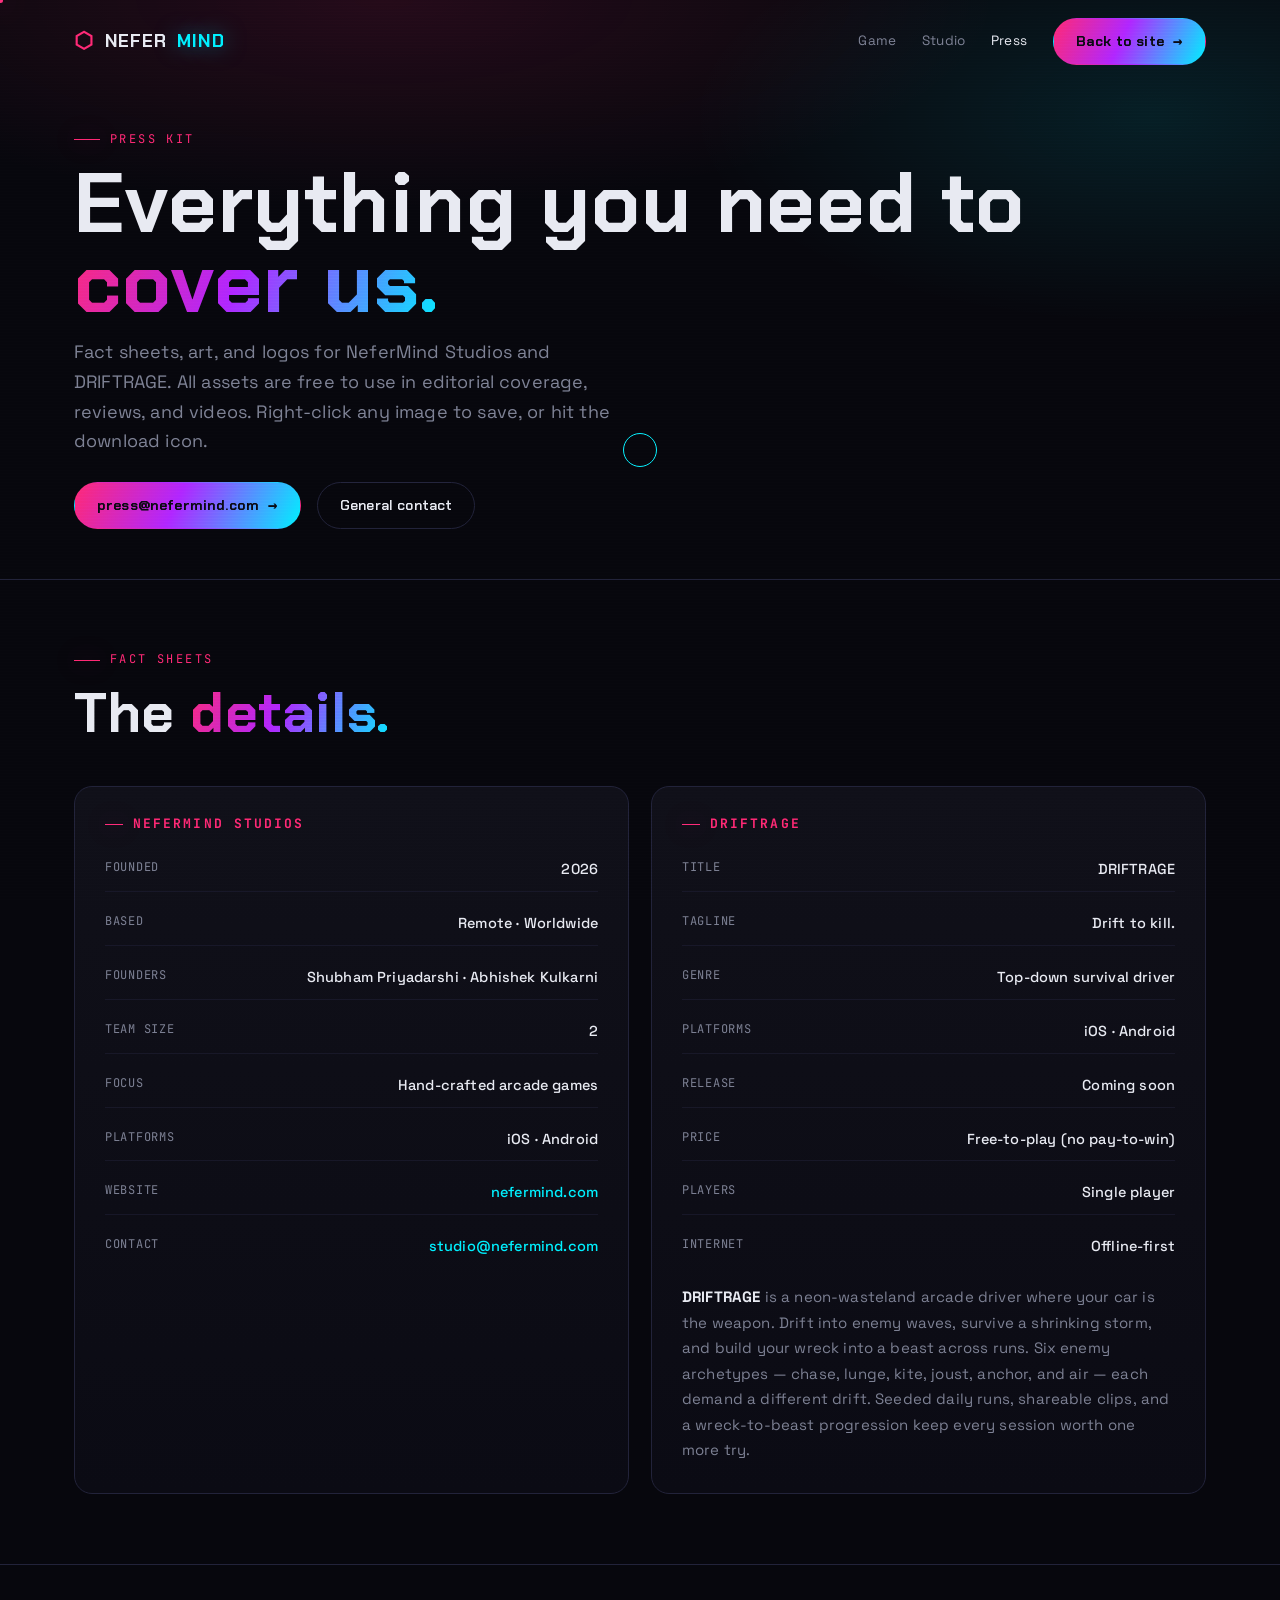
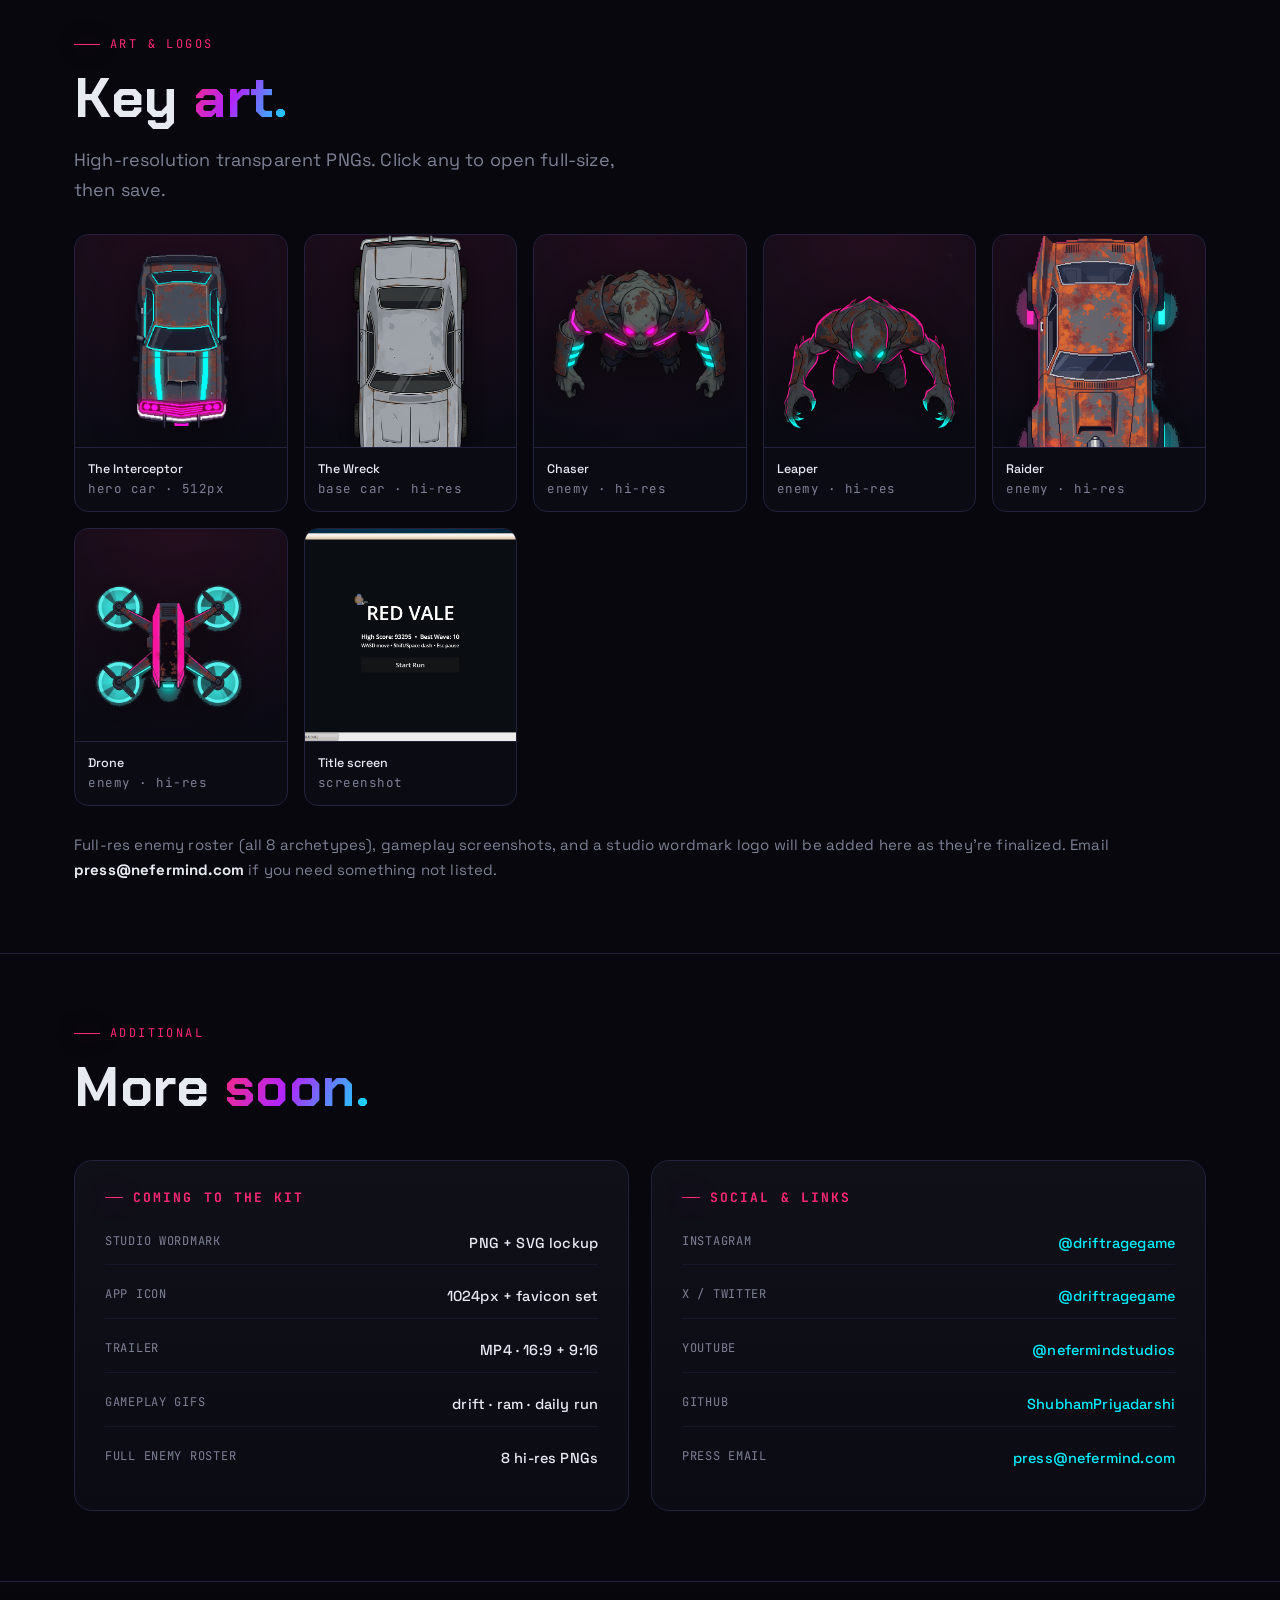
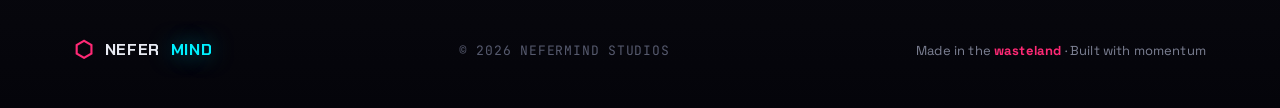
==== press.html @ 6b0065fd "add press kit page + shared css/js + README deploy notes" ====
<!doctype html>
<html lang="en">
<head>
<meta charset="utf-8">
<meta name="viewport" content="width=device-width,initial-scale=1,viewport-fit=cover">
<title>NeferMind Studios — Press Kit</title>
<meta name="description" content="Press kit for NeferMind Studios and DRIFTRAGE. Logos, screenshots, fact sheet, and contact for press and creators.">
<meta name="theme-color" content="#07070d">
<link rel="icon" href="data:image/svg+xml,%3Csvg xmlns='http://www.w3.org/2000/svg' viewBox='0 0 100 100'%3E%3Ctext y='.9em' font-size='90'%3E%E2%AC%A1%3C/text%3E%3C/svg%3E">
<link rel="preconnect" href="https://fonts.googleapis.com">
<link rel="preconnect" href="https://fonts.gstatic.com" crossorigin>
<link href="https://fonts.googleapis.com/css2?family=Chakra+Petch:wght@400;500;600;700&family=Space+Grotesk:wght@300;400;500;600;700&family=JetBrains+Mono:wght@400;500&display=swap" rel="stylesheet">
<link rel="stylesheet" href="assets/site.css">
<style>
  /* press-kit specific */
  .pk-hero{position:relative;padding:130px 0 50px;overflow:hidden;border-bottom:1px solid var(--bdr)}
  .pk-hero::before{content:'';position:absolute;inset:0;background:
    radial-gradient(80% 60% at 30% 0%,rgba(255,41,117,.12),transparent 60%),
    radial-gradient(60% 60% at 90% 20%,rgba(0,240,255,.1),transparent 60%);z-index:0}
  .pk-hero .wrap{position:relative;z-index:2}
  .pk-hero h1{font-size:clamp(40px,7vw,84px);line-height:.95;margin-top:14px}
  .pk-hero .sub{color:var(--mut);font-size:18px;margin-top:14px;max-width:560px}
  .factgrid{display:grid;grid-template-columns:repeat(auto-fit,minmax(300px,1fr));gap:22px;margin-top:44px}
  .factsheet{border:1px solid var(--bdr);border-radius:18px;padding:30px;background:linear-gradient(180deg,var(--panel),var(--bg2))}
  .factsheet h3{font-size:13px;letter-spacing:.16em;color:var(--pink);text-transform:uppercase;margin-bottom:18px;font-family:'JetBrains Mono';display:flex;align-items:center;gap:10px}
  .factsheet h3::before{content:'';width:18px;height:1px;background:var(--pink);box-shadow:var(--glow-pink)}
  .dl{display:grid;gap:11px}
  .dl .row{display:flex;justify-content:space-between;gap:14px;padding:9px 0;border-bottom:1px solid rgba(34,35,58,.5);font-size:14.5px}
  .dl .row:last-child{border-bottom:0}
  .dl .k{color:var(--mut);font-family:'JetBrains Mono';font-size:12px;letter-spacing:.06em;text-transform:uppercase;flex:0 0 auto}
  .dl .v{color:var(--txt);text-align:right;font-weight:500}
  .dl .v.cyan{color:var(--cyan)}
  .long{color:var(--mut);font-size:15px;margin:16px 0 0;line-height:1.7}
  .long b{color:var(--txt)}
  .assets-grid{display:grid;grid-template-columns:repeat(auto-fill,minmax(180px,1fr));gap:16px;margin-top:8px}
  .asset{border:1px solid var(--bdr);border-radius:14px;overflow:hidden;background:var(--bg2);transition:border-color .25s,transform .25s;cursor:pointer;position:relative}
  .asset:hover{border-color:var(--cyan);transform:translateY(-4px)}
  .asset .frame{aspect-ratio:1/1;display:grid;place-items:center;background:radial-gradient(120% 100% at 50% 0%,rgba(255,41,117,.1),var(--bg2));overflow:hidden}
  .asset .frame img{width:82%;filter:drop-shadow(0 8px 20px rgba(0,0,0,.5))}
  .asset .cap{padding:11px 13px;font-size:12.5px;color:var(--mut);border-top:1px solid var(--bdr);font-family:'JetBrains Mono';letter-spacing:.04em}
  .asset .cap b{color:var(--txt);font-family:'Space Grotesk';letter-spacing:0;font-weight:500}
  .asset .dl-btn{position:absolute;top:10px;right:10px;width:30px;height:30px;border-radius:8px;background:rgba(7,7,13,.7);border:1px solid var(--bdr);display:grid;place-items:center;font-size:14px;color:var(--cyan);opacity:0;transition:opacity .2s}
  .asset:hover .dl-btn{opacity:1}
  .pk-section{padding:70px 0}
  .pk-section + .pk-section{border-top:1px solid var(--bdr)}
  .pk-contact{display:flex;gap:16px;flex-wrap:wrap;margin-top:26px}
  .pk-back{position:fixed;top:18px;left:18px;z-index:130}
  @media (max-width:560px){.factsheet{padding:22px}.pk-hero{padding-top:110px}.pk-back{position:static;margin-bottom:14px}}
</style>
</head>
<body>
<div id="progress"></div>
<div class="grain"></div>
<div id="cursor"></div>
<div id="cursor-dot"></div>

<nav id="nav" class="scrolled">
  <div class="wrap">
    <a href="index.html" class="brand"><span class="hex">⬡</span>NEFER<span class="accent">MIND</span></a>
    <div class="links">
      <a href="index.html#game">Game</a>
      <a href="index.html#studio">Studio</a>
      <a href="press.html" style="color:var(--txt)">Press</a>
      <a href="index.html#press" class="btn-wrap"><span class="btn primary" data-magnetic>Back to site <span class="arr">→</span></span></a>
    </div>
  </div>
</nav>

<header class="pk-hero">
  <div class="wrap">
    <div class="sec-tag">Press Kit</div>
    <h1>Everything you need to <span class="grad" style="background:var(--grad);-webkit-background-clip:text;background-clip:text;-webkit-text-fill-color:transparent">cover us.</span></h1>
    <p class="sub">Fact sheets, art, and logos for NeferMind Studios and DRIFTRAGE. All assets are free to use in editorial coverage, reviews, and videos. Right-click any image to save, or hit the download icon.</p>
    <div class="pk-contact">
      <a href="mailto:press@nefermind.com" class="btn primary" data-magnetic>press@nefermind.com <span class="arr">→</span></a>
      <a href="mailto:studio@nefermind.com" class="btn ghost" data-magnetic>General contact</a>
    </div>
  </div>
</header>

<section class="pk-section">
  <div class="wrap">
    <div class="sec-head reveal" style="margin-bottom:34px">
      <div class="sec-tag">Fact Sheets</div>
      <h2 class="sec-title">The <span class="grad">details.</span></h2>
    </div>
    <div class="factgrid">
      <div class="factsheet reveal">
        <h3>NeferMind Studios</h3>
        <div class="dl">
          <div class="row"><span class="k">Founded</span><span class="v">2026</span></div>
          <div class="row"><span class="k">Based</span><span class="v">Remote · Worldwide</span></div>
          <div class="row"><span class="k">Founders</span><span class="v">Shubham Priyadarshi · Abhishek Kulkarni</span></div>
          <div class="row"><span class="k">Team size</span><span class="v">2</span></div>
          <div class="row"><span class="k">Focus</span><span class="v">Hand-crafted arcade games</span></div>
          <div class="row"><span class="k">Platforms</span><span class="v">iOS · Android</span></div>
          <div class="row"><span class="k">Website</span><span class="v cyan">nefermind.com</span></div>
          <div class="row"><span class="k">Contact</span><span class="v cyan">studio@nefermind.com</span></div>
        </div>
      </div>
      <div class="factsheet reveal" data-d="1">
        <h3>DRIFTRAGE</h3>
        <div class="dl">
          <div class="row"><span class="k">Title</span><span class="v">DRIFTRAGE</span></div>
          <div class="row"><span class="k">Tagline</span><span class="v">Drift to kill.</span></div>
          <div class="row"><span class="k">Genre</span><span class="v">Top-down survival driver</span></div>
          <div class="row"><span class="k">Platforms</span><span class="v">iOS · Android</span></div>
          <div class="row"><span class="k">Release</span><span class="v">Coming soon</span></div>
          <div class="row"><span class="k">Price</span><span class="v">Free-to-play (no pay-to-win)</span></div>
          <div class="row"><span class="k">Players</span><span class="v">Single player</span></div>
          <div class="row"><span class="k">Internet</span><span class="v">Offline-first</span></div>
        </div>
        <p class="long"><b>DRIFTRAGE</b> is a neon-wasteland arcade driver where your car is the weapon. Drift into enemy waves, survive a shrinking storm, and build your wreck into a beast across runs. Six enemy archetypes — chase, lunge, kite, joust, anchor, and air — each demand a different drift. Seeded daily runs, shareable clips, and a wreck-to-beast progression keep every session worth one more try.</p>
      </div>
    </div>
  </div>
</section>

<section class="pk-section">
  <div class="wrap">
    <div class="sec-head reveal" style="margin-bottom:30px">
      <div class="sec-tag">Art & Logos</div>
      <h2 class="sec-title">Key <span class="grad">art.</span></h2>
      <p class="sec-sub">High-resolution transparent PNGs. Click any to open full-size, then save.</p>
    </div>
    <div class="assets-grid">
      <a class="asset reveal" href="assets/img/interceptor.png" download data-magnetic>
        <div class="frame"><img src="assets/img/interceptor.png" alt="interceptor"></div>
        <div class="cap"><b>The Interceptor</b><br>hero car · 512px</div>
        <span class="dl-btn">↓</span>
      </a>
      <a class="asset reveal" data-d="1" href="assets/img/skin-wreck.png" download data-magnetic>
        <div class="frame"><img src="assets/img/skin-wreck.png" alt="the wreck" style="width:54%"></div>
        <div class="cap"><b>The Wreck</b><br>base car · hi-res</div>
        <span class="dl-btn">↓</span>
      </a>
      <a class="asset reveal" data-d="1" href="assets/img/mob-chaser.png" download data-magnetic>
        <div class="frame"><img src="assets/img/mob-chaser.png" alt="chaser"></div>
        <div class="cap"><b>Chaser</b><br>enemy · hi-res</div>
        <span class="dl-btn">↓</span>
      </a>
      <a class="asset reveal" data-d="2" href="assets/img/mob-leaper.png" download data-magnetic>
        <div class="frame"><img src="assets/img/mob-leaper.png" alt="leaper"></div>
        <div class="cap"><b>Leaper</b><br>enemy · hi-res</div>
        <span class="dl-btn">↓</span>
      </a>
      <a class="asset reveal" data-d="2" href="assets/img/mob-raider.png" download data-magnetic>
        <div class="frame"><img src="assets/img/mob-raider.png" alt="raider"></div>
        <div class="cap"><b>Raider</b><br>enemy · hi-res</div>
        <span class="dl-btn">↓</span>
      </a>
      <a class="asset reveal" data-d="3" href="assets/img/mob-drone.png" download data-magnetic>
        <div class="frame"><img src="assets/img/mob-drone.png" alt="drone"></div>
        <div class="cap"><b>Drone</b><br>enemy · hi-res</div>
        <span class="dl-btn">↓</span>
      </a>
      <a class="asset reveal" data-d="3" href="assets/img/title-screen.png" download data-magnetic>
        <div class="frame" style="grid-template-rows:1fr"><img src="assets/img/title-screen.png" alt="title screen" style="width:100%;height:100%;object-fit:cover;border-radius:0"></div>
        <div class="cap"><b>Title screen</b><br>screenshot</div>
        <span class="dl-btn">↓</span>
      </a>
    </div>
    <p class="long" style="margin-top:26px">Full-res enemy roster (all 8 archetypes), gameplay screenshots, and a studio wordmark logo will be added here as they're finalized. Email <b>press@nefermind.com</b> if you need something not listed.</p>
  </div>
</section>

<section class="pk-section">
  <div class="wrap">
    <div class="sec-head reveal" style="margin-bottom:24px">
      <div class="sec-tag">Additional</div>
      <h2 class="sec-title">More <span class="grad">soon.</span></h2>
    </div>
    <div class="factgrid">
      <div class="factsheet reveal">
        <h3>Coming to the kit</h3>
        <div class="dl">
          <div class="row"><span class="k">Studio wordmark</span><span class="v">PNG + SVG lockup</span></div>
          <div class="row"><span class="k">App icon</span><span class="v">1024px + favicon set</span></div>
          <div class="row"><span class="k">Trailer</span><span class="v">MP4 · 16:9 + 9:16</span></div>
          <div class="row"><span class="k">Gameplay GIFs</span><span class="v">drift · ram · daily run</span></div>
          <div class="row"><span class="k">Full enemy roster</span><span class="v">8 hi-res PNGs</span></div>
        </div>
      </div>
      <div class="factsheet reveal" data-d="1">
        <h3>Social & links</h3>
        <div class="dl">
          <div class="row"><span class="k">Instagram</span><span class="v cyan">@driftragegame</span></div>
          <div class="row"><span class="k">X / Twitter</span><span class="v cyan">@driftragegame</span></div>
          <div class="row"><span class="k">YouTube</span><span class="v cyan">@nefermindstudios</span></div>
          <div class="row"><span class="k">GitHub</span><span class="v cyan">ShubhamPriyadarshi</span></div>
          <div class="row"><span class="k">Press email</span><span class="v cyan">press@nefermind.com</span></div>
        </div>
      </div>
    </div>
  </div>
</section>

<footer>
  <div class="wrap">
    <a href="index.html" class="brand"><span class="hex">⬡</span>NEFER<span class="accent">MIND</span></a>
    <span class="copy">© <span id="year"></span> NEFERMIND STUDIOS</span>
    <span class="made">Made in the <b>wasteland</b> · Built with momentum</span>
  </div>
</footer>

<script src="assets/site.js"></script>
</body>
</html>
---- assets/site.css ----
:root{
    --bg:#07070d; --bg2:#0b0b14; --panel:#101019; --panel2:#15161f;
    --bdr:#22233a; --txt:#e8eaf2; --mut:#7d8194; --dim:#565a6e;
    --pink:#ff2975; --cyan:#00f0ff; --mag:#b026ff; --amber:#ffb347;
    --glow-pink:0 0 22px rgba(255,41,117,.55), 0 0 60px rgba(255,41,117,.25);
    --glow-cyan:0 0 22px rgba(0,240,255,.5), 0 0 60px rgba(0,240,255,.22);
    --grad:linear-gradient(115deg,var(--pink),var(--mag) 45%,var(--cyan));
    --grad-soft:linear-gradient(115deg,rgba(255,41,117,.15),rgba(0,240,255,.1));
  }
  *{box-sizing:border-box;margin:0;padding:0}
  html{scroll-behavior:smooth;-webkit-text-size-adjust:100%}
  body{
    background:var(--bg);color:var(--txt);
    font:16px/1.65 'Space Grotesk',system-ui,sans-serif;
    overflow-x:hidden;letter-spacing:.01em;
  }
  ::selection{background:var(--pink);color:#fff}
  h1,h2,h3,h4{font-family:'Chakra Petch',sans-serif;font-weight:700;line-height:1.05;letter-spacing:.01em}
  a{color:inherit;text-decoration:none}
  img{max-width:100%}
  .wrap{max-width:1180px;margin:0 auto;padding:0 24px}
  .mono{font-family:'JetBrains Mono',monospace;font-size:12px;letter-spacing:.12em;text-transform:uppercase}

  /* ── scroll progress ── */
  #progress{position:fixed;top:0;left:0;height:3px;width:0;z-index:200;
    background:var(--grad);box-shadow:var(--glow-pink)}

  /* ── scanline / grain overlay ── */
  .grain{position:fixed;inset:0;pointer-events:none;z-index:150;opacity:.04;
    background:repeating-linear-gradient(0deg,#fff 0 1px,transparent 1px 3px);mix-blend-mode:overlay}

  /* ── custom cursor ── */
  #cursor,#cursor-dot{position:fixed;top:0;left:0;pointer-events:none;z-index:300;
    border-radius:50%;mix-blend-mode:screen;will-change:transform}
  #cursor{width:34px;height:34px;border:1.5px solid var(--cyan);margin:-17px 0 0 -17px;
    transition:width .18s,height .18s,opacity .2s,background .18s}
  #cursor-dot{width:5px;height:5px;background:var(--pink);margin:-2.5px 0 0 -2.5px;box-shadow:var(--glow-pink)}
  body.cur-active #cursor{opacity:1}body.cur-active #cursor-dot{opacity:1}
  body.cur-hover #cursor{width:58px;height:58px;margin:-29px 0 0 -29px;background:rgba(0,240,255,.1);border-color:var(--pink)}
  @media (hover:none),(pointer:coarse){#cursor,#cursor-dot{display:none}}

  /* ── nav ── */
  nav{position:fixed;top:0;left:0;right:0;z-index:120;transition:background .3s,border-color .3s,padding .3s;
    padding:18px 0;border-bottom:1px solid transparent}
  nav.scrolled{background:rgba(7,7,13,.72);backdrop-filter:blur(18px) saturate(140%);
    -webkit-backdrop-filter:blur(18px) saturate(140%);border-color:var(--bdr);padding:12px 0}
  nav .wrap{display:flex;align-items:center;gap:22px}
  .brand{display:flex;align-items:center;gap:11px;font-family:'Chakra Petch';font-weight:700;font-size:18px;letter-spacing:.04em}
  .brand .hex{color:var(--pink);font-size:22px;filter:drop-shadow(var(--glow-pink));animation:spin 14s linear infinite}
  .brand span.accent{color:var(--cyan);text-shadow:var(--glow-cyan)}
  nav .links{display:flex;gap:26px;margin-left:auto;align-items:center}
  nav .links a{font-size:13.5px;color:var(--mut);transition:color .2s;position:relative}
  nav .links a:hover{color:var(--txt)}
  nav .links a::after{content:'';position:absolute;left:0;bottom:-6px;width:0;height:2px;background:var(--grad);transition:width .25s}
  nav .links a:hover::after{width:100%}
  .btn{display:inline-flex;align-items:center;gap:9px;font-family:'Chakra Petch';font-weight:600;font-size:14px;
    padding:11px 22px;border-radius:999px;border:1px solid var(--bdr);background:rgba(20,20,30,.6);
    color:var(--txt);cursor:pointer;transition:transform .18s,border-color .2s,box-shadow .25s,background .2s;will-change:transform}
  .btn:hover{border-color:var(--pink);box-shadow:var(--glow-pink);transform:translateY(-2px)}
  .btn.primary{background:var(--grad);border-color:transparent;color:#0a0a12;font-weight:700}
  .btn.primary:hover{box-shadow:0 8px 30px -6px rgba(255,41,117,.6),0 0 40px rgba(0,240,255,.25)}
  .btn.ghost{background:transparent}
  .btn .arr{transition:transform .2s}.btn:hover .arr{transform:translateX(4px)}

  /* ── HERO ── */
  .hero{position:relative;min-height:100svh;display:flex;align-items:center;overflow:hidden;
    padding-top:90px;padding-bottom:60px}
  #grid-canvas,#ember-canvas{position:absolute;inset:0;width:100%;height:100%;z-index:0}
  #ember-canvas{z-index:1}
  .hero-vignette{position:absolute;inset:0;z-index:2;pointer-events:none;
    background:radial-gradient(120% 80% at 50% 30%,transparent 30%,rgba(7,7,13,.5) 70%,var(--bg) 100%)}
  .hero .wrap{position:relative;z-index:3;display:grid;grid-template-columns:1.1fr .9fr;gap:40px;align-items:center;width:100%}
  .hero-text{will-change:transform}
  .kicker{display:inline-flex;align-items:center;gap:10px;padding:7px 15px;border:1px solid var(--bdr);
    border-radius:999px;background:rgba(20,20,30,.5);backdrop-filter:blur(8px);margin-bottom:26px}
  .kicker .pulse{width:8px;height:8px;border-radius:50%;background:var(--cyan);box-shadow:var(--glow-cyan);animation:pulse 2s infinite}
  .kicker span{font-family:'JetBrains Mono';font-size:11px;letter-spacing:.16em;color:var(--mut);text-transform:uppercase}
  h1.wordmark{font-size:clamp(54px,9vw,128px);font-weight:700;line-height:.92;letter-spacing:-.02em;margin-bottom:8px}
  .glitch{position:relative;color:var(--txt);display:inline-block}
  .glitch::before,.glitch::after{content:attr(data-text);position:absolute;top:0;left:0;width:100%;height:100%}
  .glitch::before{color:var(--pink);clip-path:inset(0 0 0 0);animation:glitch1 4.5s infinite steps(1);text-shadow:var(--glow-pink)}
  .glitch::after{color:var(--cyan);clip-path:inset(0 0 0 0);animation:glitch2 4.5s infinite steps(1);text-shadow:var(--glow-cyan)}
  .wordmark .accent{background:var(--grad);-webkit-background-clip:text;background-clip:text;-webkit-text-fill-color:transparent}
  .tagline{font-size:clamp(18px,2.4vw,26px);color:var(--mut);max-width:500px;margin:22px 0 32px;font-weight:300;letter-spacing:.015em}
  .tagline b{color:var(--txt);font-weight:500}
  .hero-cta{display:flex;gap:14px;flex-wrap:wrap}
  .hero-car{position:relative;display:flex;justify-content:center;align-items:center;will-change:transform}
  .car-stage{position:relative;width:min(440px,80vw);aspect-ratio:1/1;margin-top:2vh}
  .car-glow{position:absolute;inset:-6% -6% -34% -6%;border-radius:50%;
    background:radial-gradient(closest-side,rgba(255,41,117,.38),rgba(176,38,255,.14) 58%,transparent 72%);filter:blur(10px)}
  .car-img{position:relative;z-index:2;width:100%;animation:float 6s ease-in-out infinite;
    filter:drop-shadow(0 34px 44px rgba(0,0,0,.65)) drop-shadow(0 0 34px rgba(255,41,117,.45)) drop-shadow(0 0 70px rgba(0,240,255,.18))}
  .car-grid-shadow{position:absolute;bottom:8%;left:50%;transform:translateX(-50%);width:60%;height:30px;z-index:1;
    background:radial-gradient(closest-side,rgba(0,240,255,.25),transparent);filter:blur(6px);animation:float-shadow 6s ease-in-out infinite}
  .scroll-cue{position:absolute;bottom:28px;left:50%;transform:translateX(-50%);z-index:4;
    display:flex;flex-direction:column;align-items:center;gap:8px;color:var(--dim)}
  .scroll-cue .line{width:1px;height:42px;background:linear-gradient(var(--cyan),transparent);animation:cue 2.2s infinite}

  /* ── section base ── */
  section{position:relative;padding:110px 0;z-index:5}
  .sec-head{margin-bottom:54px;max-width:680px}
  .sec-tag{font-family:'JetBrains Mono';font-size:12px;letter-spacing:.2em;color:var(--pink);
    text-transform:uppercase;margin-bottom:14px;display:flex;align-items:center;gap:10px}
  .sec-tag::before{content:'';width:26px;height:1px;background:var(--pink);box-shadow:var(--glow-pink)}
  .sec-title{font-size:clamp(34px,5vw,56px);line-height:1.04}
  .sec-title .grad{background:var(--grad);-webkit-background-clip:text;background-clip:text;-webkit-text-fill-color:transparent}
  .sec-sub{color:var(--mut);font-size:18px;margin-top:18px;max-width:560px}

  /* ── FEATURED GAME ── */
  #game{padding-top:40px}
  #game::before{content:'';position:absolute;top:0;left:50%;transform:translateX(-50%);width:60%;max-width:600px;height:1px;
    background:linear-gradient(90deg,transparent,var(--pink),var(--cyan),transparent);box-shadow:var(--glow-pink);z-index:1}
  .game-card{position:relative;border:1px solid var(--bdr);border-radius:22px;overflow:hidden;
    background:linear-gradient(180deg,var(--panel),var(--bg2));}
  .game-card-top{position:relative;display:grid;grid-template-columns:1fr 1fr;gap:0;min-height:440px}
  .game-visual{position:relative;overflow:hidden;display:flex;align-items:center;justify-content:center;
    background:radial-gradient(120% 120% at 30% 20%,rgba(255,41,117,.18),transparent 60%),var(--bg2)}
  .game-visual img{width:92%;max-width:420px;filter:drop-shadow(0 0 40px rgba(255,41,117,.4));animation:float 7s ease-in-out infinite}
  .game-visual::after{content:'';position:absolute;inset:0;background:linear-gradient(90deg,transparent,var(--panel) 96%);z-index:2}
  .game-info{padding:46px 50px;display:flex;flex-direction:column;justify-content:center;gap:18px}
  .game-name{font-size:clamp(42px,6vw,72px);line-height:.9;letter-spacing:-.01em}
  .game-name .grad{background:var(--grad);-webkit-background-clip:text;background-clip:text;-webkit-text-fill-color:transparent}
  .game-tag{font-family:'Chakra Petch';font-size:22px;color:var(--cyan);text-shadow:var(--glow-cyan);font-weight:600}
  .game-desc{color:var(--mut);font-size:16.5px}
  .feats{display:grid;grid-template-columns:1fr 1fr;gap:14px 22px;margin:8px 0}
  .feat{display:flex;gap:12px;align-items:flex-start;font-size:14.5px;color:var(--txt)}
  .feat .ic{flex:0 0 auto;width:26px;height:26px;border-radius:7px;display:grid;place-items:center;
    background:var(--grad-soft);border:1px solid var(--bdr);font-size:13px}
  .feat b{color:#fff}.feat span{color:var(--mut);font-size:13px}
  .platforms{display:flex;gap:10px;align-items:center;margin-top:6px}
  .plat{font-family:'JetBrains Mono';font-size:11px;letter-spacing:.1em;padding:6px 12px;border:1px solid var(--bdr);
    border-radius:8px;background:rgba(0,0,0,.3);color:var(--mut)}
  .game-cta{display:flex;gap:12px;margin-top:8px;flex-wrap:wrap}

  /* ── mob showcase strip ── */
  .mob-strip{display:flex;gap:18px;overflow-x:auto;padding:30px 50px 36px;scroll-snap-type:x mandatory;
    border-top:1px solid var(--bdr);background:linear-gradient(180deg,rgba(0,0,0,.2),transparent)}
  .mob-strip::-webkit-scrollbar{height:6px}.mob-strip::-webkit-scrollbar-thumb{background:var(--bdr);border-radius:3px}
  .mob{flex:0 0 auto;width:108px;text-align:center;scroll-snap-align:start;cursor:pointer;transition:transform .25s}
  .mob:hover{transform:translateY(-8px)}
  .mob-img{width:108px;height:108px;border-radius:14px;border:1px solid var(--bdr);background:var(--bg2);
    display:grid;place-items:center;overflow:hidden;transition:border-color .25s,box-shadow .25s}
  .mob:hover .mob-img{border-color:var(--pink);box-shadow:var(--glow-pink)}
  .mob-img img{width:88%;height:88%;object-fit:contain;filter:drop-shadow(0 6px 14px rgba(0,0,0,.5));transition:filter .25s,transform .25s}
  .mob:hover .mob-img img{filter:drop-shadow(0 6px 14px rgba(0,0,0,.5)) drop-shadow(0 0 14px rgba(255,41,117,.5));transform:scale(1.06)}
  .mob-name{margin-top:10px;font-size:12.5px;color:var(--mut);font-weight:500}
  .mob:hover .mob-name{color:var(--txt)}

  /* ── GAMES grid ── */
  .games-grid{display:grid;grid-template-columns:repeat(auto-fit,minmax(280px,1fr));gap:24px}
  .gcard{position:relative;border:1px solid var(--bdr);border-radius:18px;padding:32px;overflow:hidden;
    background:linear-gradient(180deg,var(--panel),var(--bg2));transition:transform .3s,border-color .3s,box-shadow .3s;min-height:280px;
    display:flex;flex-direction:column;justify-content:space-between}
  .gcard:hover{transform:translateY(-6px);border-color:var(--pink);box-shadow:var(--glow-pink)}
  .gcard.live{background:linear-gradient(160deg,rgba(255,41,117,.08),var(--bg2))}
  .gcard .status{font-family:'JetBrains Mono';font-size:10px;letter-spacing:.16em;padding:5px 11px;border-radius:999px;
    border:1px solid var(--bdr);width:fit-content;text-transform:uppercase}
  .gcard .status.live{color:var(--cyan);border-color:rgba(0,240,255,.4);box-shadow:0 0 14px rgba(0,240,255,.15)}
  .gcard .status.soon{color:var(--amber);border-color:rgba(255,179,71,.3)}
  .gcard .status.cls{color:var(--dim)}
  .gcard h3{font-size:30px;margin:20px 0 10px}
  .gcard p{color:var(--mut);font-size:14.5px}
  .gcard .gtag{margin-top:auto;padding-top:18px;font-family:'Chakra Petch';color:var(--cyan);font-weight:600;font-size:15px}
  .gcard.locked{opacity:.55;filter:grayscale(.4)}
  .gcard.locked .blurry{filter:blur(3px)}

  /* ── STUDIO ── */
  .studio-grid{display:grid;grid-template-columns:1.1fr .9fr;gap:50px;align-items:center}
  .studio-text p{color:var(--mut);font-size:17px;margin-bottom:18px}
  .studio-text p b{color:var(--txt)}
  .stats{display:grid;grid-template-columns:repeat(3,1fr);gap:16px;margin-top:30px}
  .stat{border:1px solid var(--bdr);border-radius:14px;padding:20px;background:var(--panel)}
  .stat .v{font-family:'Chakra Petch';font-size:34px;font-weight:700;background:var(--grad);-webkit-background-clip:text;background-clip:text;-webkit-text-fill-color:transparent}
  .stat .k{font-size:12px;color:var(--mut);margin-top:4px;font-family:'JetBrains Mono';letter-spacing:.08em;text-transform:uppercase}
  .team{display:flex;flex-direction:column;gap:16px}
  .member{display:flex;gap:18px;align-items:center;border:1px solid var(--bdr);border-radius:16px;padding:18px 22px;
    background:var(--panel);transition:border-color .25s,transform .25s}
  .member:hover{border-color:var(--cyan);transform:translateX(6px)}
  .avatar{width:54px;height:54px;border-radius:14px;background:var(--grad);display:grid;place-items:center;
    font-family:'Chakra Petch';font-weight:700;font-size:22px;color:#0a0a12;flex:0 0 auto}
  .member .nm{font-family:'Chakra Petch';font-weight:600;font-size:18px}
  .member .rl{color:var(--cyan);font-size:13px;font-family:'JetBrains Mono';letter-spacing:.06em}
  .member .loc{color:var(--mut);font-size:13px;margin-top:2px}

  /* ── PRESS / contact ── */
  .press{position:relative;border:1px solid var(--bdr);border-radius:22px;padding:60px;text-align:center;
    background:linear-gradient(180deg,var(--panel),var(--bg2));overflow:hidden}
  .press::before{content:'';position:absolute;inset:0;background:var(--grad-soft);opacity:.6}
  .press>*{position:relative}
  .press h2{font-size:clamp(30px,4.5vw,48px);margin-bottom:14px}
  .press p{color:var(--mut);max-width:520px;margin:0 auto 32px;font-size:17px}
  .contact-row{display:flex;gap:16px;justify-content:center;flex-wrap:wrap;margin-bottom:34px}
  .email{font-family:'Chakra Petch';font-size:clamp(20px,3vw,28px);background:var(--grad);-webkit-background-clip:text;background-clip:text;-webkit-text-fill-color:transparent;font-weight:600}
  .socials{display:flex;gap:14px;justify-content:center;flex-wrap:wrap}
  .soc{display:inline-flex;align-items:center;gap:9px;padding:11px 20px;border:1px solid var(--bdr);border-radius:999px;
    background:rgba(10,10,20,.5);font-size:13.5px;color:var(--mut);transition:.2s}
  .soc:hover{border-color:var(--cyan);color:var(--txt);box-shadow:var(--glow-cyan)}
  .soc .ic{font-size:15px}

  /* ── footer ── */
  footer{border-top:1px solid var(--bdr);padding:50px 0 40px;position:relative;z-index:5;
    background:linear-gradient(180deg,var(--bg),#04040a)}
  footer .wrap{display:flex;justify-content:space-between;align-items:center;gap:24px;flex-wrap:wrap}
  footer .brand{font-size:16px}
  footer .copy{color:var(--dim);font-size:13px;font-family:'JetBrains Mono';letter-spacing:.06em}
  footer .made{color:var(--mut);font-size:13px}
  footer .made b{color:var(--pink)}

  /* ── reveal animation ── */
  .reveal{opacity:0;transform:translateY(34px);transition:opacity .8s cubic-bezier(.2,.7,.2,1),transform .8s cubic-bezier(.2,.7,.2,1)}
  .reveal.in{opacity:1;transform:none}
  .reveal[data-d="1"]{transition-delay:.08s}.reveal[data-d="2"]{transition-delay:.16s}
  .reveal[data-d="3"]{transition-delay:.24s}.reveal[data-d="4"]{transition-delay:.32s}

  /* ── keyframes ── */
  @keyframes spin{to{transform:rotate(360deg)}}
  @keyframes pulse{0%,100%{opacity:1;transform:scale(1)}50%{opacity:.4;transform:scale(.7)}}
  @keyframes float{0%,100%{transform:translateY(0)}50%{transform:translateY(-16px)}}
  @keyframes float-shadow{0%,100%{transform:translateX(-50%) scale(1);opacity:.5}50%{transform:translateX(-50%) scale(.8);opacity:.25}}
  @keyframes cue{0%{transform:scaleY(0);transform-origin:top}40%{transform:scaleY(1);transform-origin:top}60%{transform:scaleY(1);transform-origin:bottom}100%{transform:scaleY(0);transform-origin:bottom}}
  @keyframes glitch1{0%,92%,100%{clip-path:inset(0 0 0 0);transform:translate(0)}93%{clip-path:inset(8% 0 60% 0);transform:translate(-3px,0)}95%{clip-path:inset(50% 0 20% 0);transform:translate(3px,0)}97%{clip-path:inset(20% 0 70% 0);transform:translate(-2px,0)}}
  @keyframes glitch2{0%,92%,100%{clip-path:inset(0 0 0 0);transform:translate(0)}94%{clip-path:inset(60% 0 10% 0);transform:translate(3px,0)}96%{clip-path:inset(10% 0 80% 0);transform:translate(-3px,0)}98%{clip-path:inset(40% 0 40% 0);transform:translate(2px,0)}}

  /* ── responsive ── */
  @media (max-width:900px){
    .hero .wrap{grid-template-columns:1fr;gap:30px;text-align:center}
    .hero-text{order:1}.hero-car{order:2}
    .kicker{margin-left:auto;margin-right:auto}
    .tagline{margin-left:auto;margin-right:auto}
    .hero-cta{justify-content:center}
    .car-stage{width:min(320px,70vw)}
    .game-card-top{grid-template-columns:1fr;min-height:auto}
    .game-visual{min-height:300px}.game-visual::after{background:linear-gradient(180deg,transparent,var(--panel) 92%)}
    .game-info{padding:34px 28px}
    .studio-grid{grid-template-columns:1fr;gap:36px}
    .feats{grid-template-columns:1fr}
    section{padding:80px 0}
    nav .links a:not(.btn-wrap){display:none}
  }
  @media (max-width:560px){
    .wrap{padding:0 18px}
    .game-info{padding:28px 20px}.press{padding:40px 22px}
    .stats{grid-template-columns:1fr}.mob-strip{padding:24px 20px}
  }

  /* ── reduced motion ── */
  @media (prefers-reduced-motion:reduce){
    *{animation:none!important;scroll-behavior:auto!important}
    .reveal{opacity:1;transform:none;transition:none}
    #grid-canvas,#ember-canvas{display:none}
  }
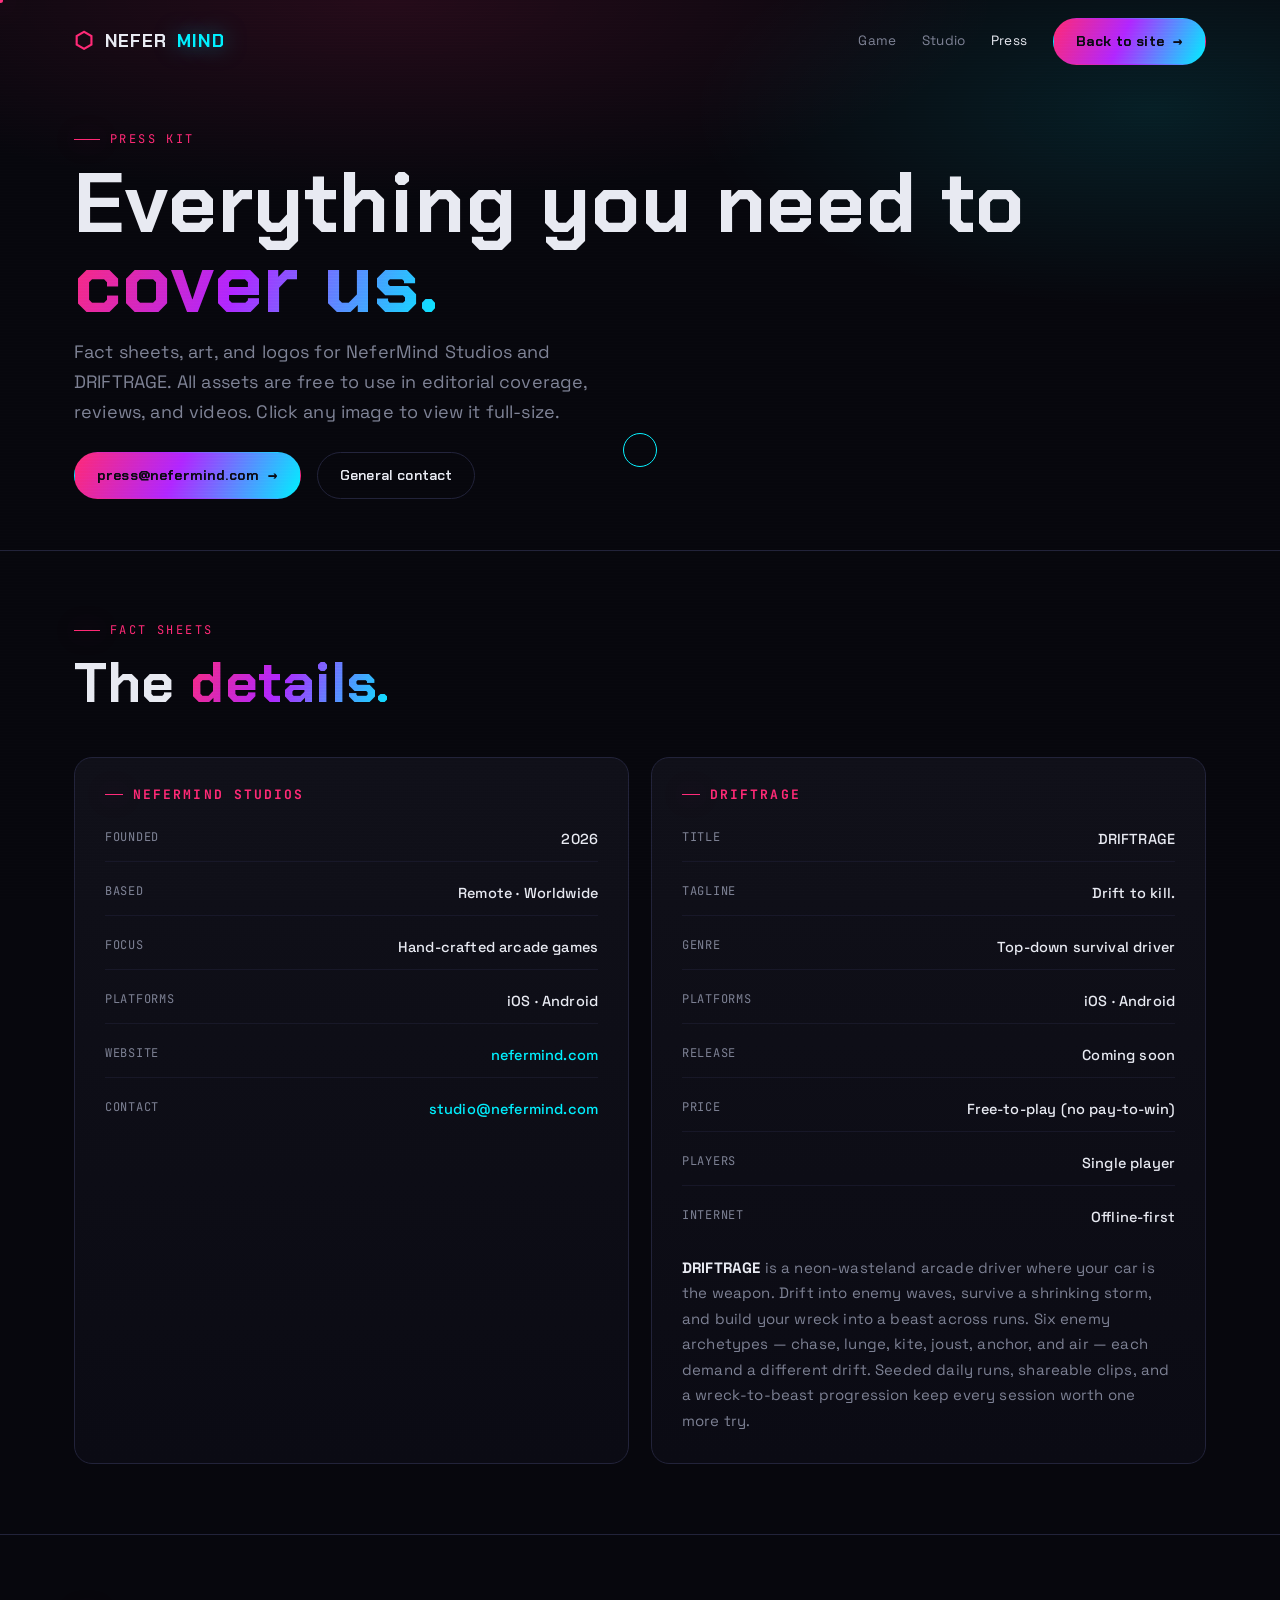
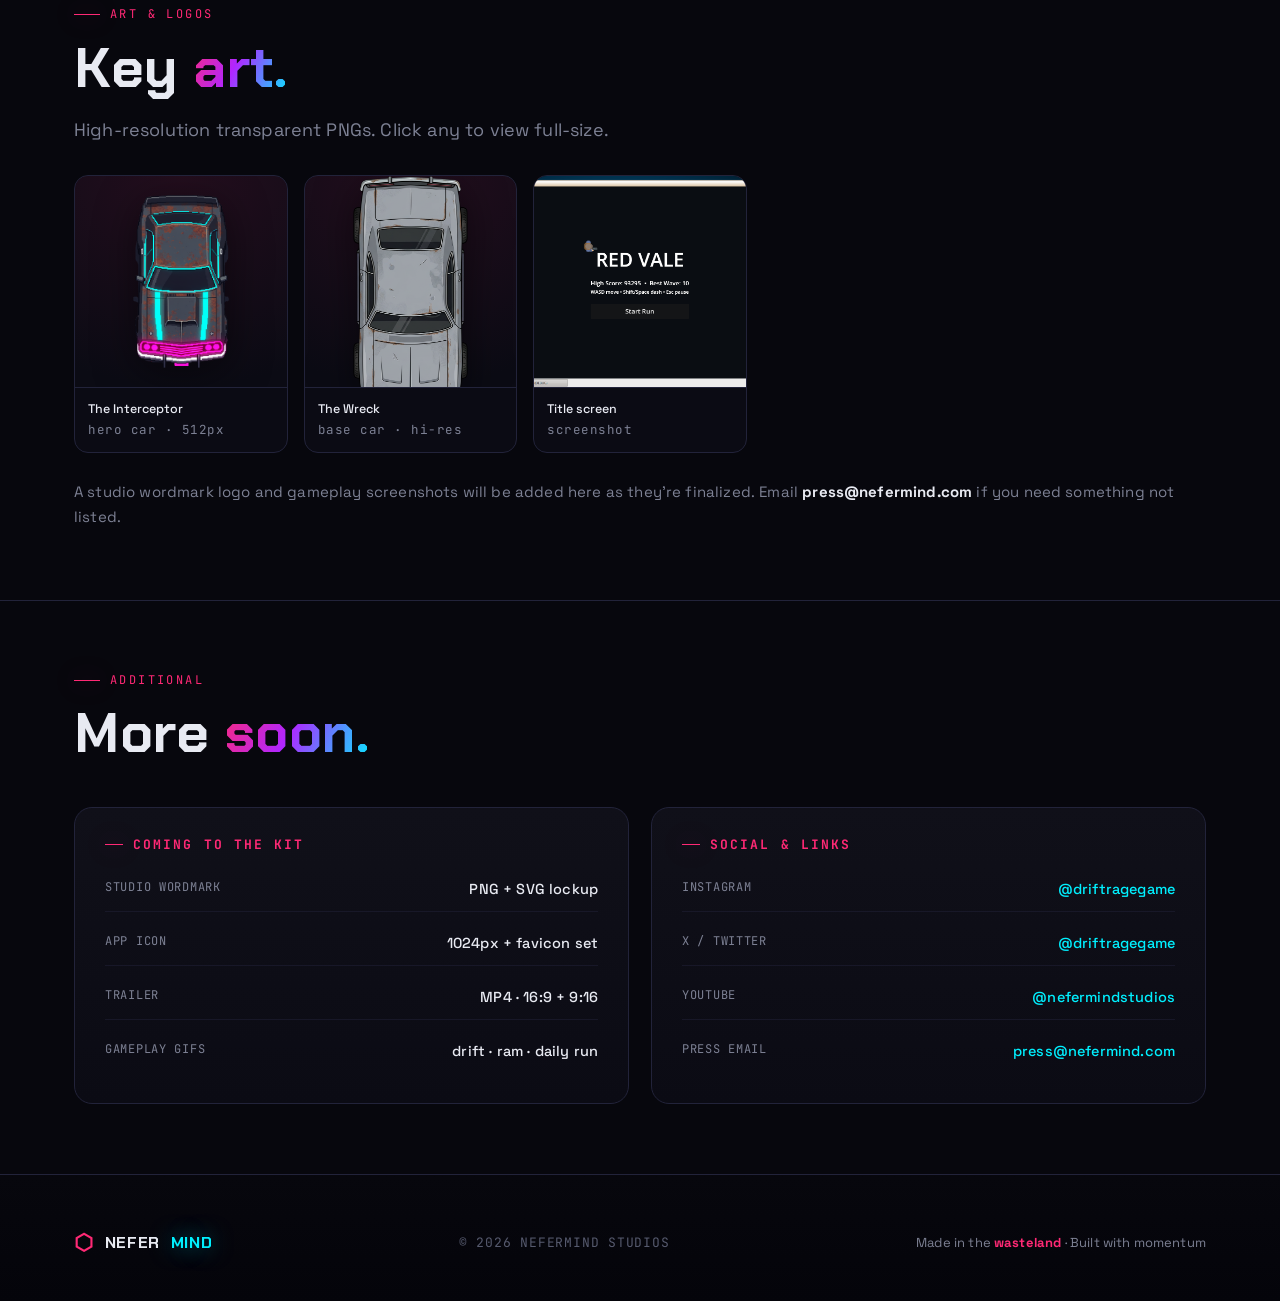
==== commit b82aeded: "remove enemy showcase + real names + downloads; keep car display-only - index: drop the 8-enemy mob " ====
--- a/press.html
+++ b/press.html
@@ -39,8 +39,6 @@
   .asset .frame img{width:82%;filter:drop-shadow(0 8px 20px rgba(0,0,0,.5))}
   .asset .cap{padding:11px 13px;font-size:12.5px;color:var(--mut);border-top:1px solid var(--bdr);font-family:'JetBrains Mono';letter-spacing:.04em}
   .asset .cap b{color:var(--txt);font-family:'Space Grotesk';letter-spacing:0;font-weight:500}
-  .asset .dl-btn{position:absolute;top:10px;right:10px;width:30px;height:30px;border-radius:8px;background:rgba(7,7,13,.7);border:1px solid var(--bdr);display:grid;place-items:center;font-size:14px;color:var(--cyan);opacity:0;transition:opacity .2s}
-  .asset:hover .dl-btn{opacity:1}
   .pk-section{padding:70px 0}
   .pk-section + .pk-section{border-top:1px solid var(--bdr)}
   .pk-contact{display:flex;gap:16px;flex-wrap:wrap;margin-top:26px}
@@ -70,7 +68,7 @@
   <div class="wrap">
     <div class="sec-tag">Press Kit</div>
     <h1>Everything you need to <span class="grad" style="background:var(--grad);-webkit-background-clip:text;background-clip:text;-webkit-text-fill-color:transparent">cover us.</span></h1>
-    <p class="sub">Fact sheets, art, and logos for NeferMind Studios and DRIFTRAGE. All assets are free to use in editorial coverage, reviews, and videos. Right-click any image to save, or hit the download icon.</p>
+    <p class="sub">Fact sheets, art, and logos for NeferMind Studios and DRIFTRAGE. All assets are free to use in editorial coverage, reviews, and videos. Click any image to view it full-size.</p>
     <div class="pk-contact">
       <a href="mailto:press@nefermind.com" class="btn primary" data-magnetic>press@nefermind.com <span class="arr">→</span></a>
       <a href="mailto:studio@nefermind.com" class="btn ghost" data-magnetic>General contact</a>
@@ -90,8 +88,6 @@
         <div class="dl">
           <div class="row"><span class="k">Founded</span><span class="v">2026</span></div>
           <div class="row"><span class="k">Based</span><span class="v">Remote · Worldwide</span></div>
-          <div class="row"><span class="k">Founders</span><span class="v">Shubham Priyadarshi · Abhishek Kulkarni</span></div>
-          <div class="row"><span class="k">Team size</span><span class="v">2</span></div>
           <div class="row"><span class="k">Focus</span><span class="v">Hand-crafted arcade games</span></div>
           <div class="row"><span class="k">Platforms</span><span class="v">iOS · Android</span></div>
           <div class="row"><span class="k">Website</span><span class="v cyan">nefermind.com</span></div>
@@ -121,46 +117,23 @@
     <div class="sec-head reveal" style="margin-bottom:30px">
       <div class="sec-tag">Art & Logos</div>
       <h2 class="sec-title">Key <span class="grad">art.</span></h2>
-      <p class="sec-sub">High-resolution transparent PNGs. Click any to open full-size, then save.</p>
+      <p class="sec-sub">High-resolution transparent PNGs. Click any to view full-size.</p>
     </div>
     <div class="assets-grid">
-      <a class="asset reveal" href="assets/img/interceptor.png" download data-magnetic>
+      <a class="asset reveal" href="assets/img/interceptor.png" data-magnetic>
         <div class="frame"><img src="assets/img/interceptor.png" alt="interceptor"></div>
         <div class="cap"><b>The Interceptor</b><br>hero car · 512px</div>
-        <span class="dl-btn">↓</span>
       </a>
-      <a class="asset reveal" data-d="1" href="assets/img/skin-wreck.png" download data-magnetic>
+      <a class="asset reveal" data-d="1" href="assets/img/skin-wreck.png" data-magnetic>
         <div class="frame"><img src="assets/img/skin-wreck.png" alt="the wreck" style="width:54%"></div>
         <div class="cap"><b>The Wreck</b><br>base car · hi-res</div>
-        <span class="dl-btn">↓</span>
       </a>
-      <a class="asset reveal" data-d="1" href="assets/img/mob-chaser.png" download data-magnetic>
-        <div class="frame"><img src="assets/img/mob-chaser.png" alt="chaser"></div>
-        <div class="cap"><b>Chaser</b><br>enemy · hi-res</div>
-        <span class="dl-btn">↓</span>
-      </a>
-      <a class="asset reveal" data-d="2" href="assets/img/mob-leaper.png" download data-magnetic>
-        <div class="frame"><img src="assets/img/mob-leaper.png" alt="leaper"></div>
-        <div class="cap"><b>Leaper</b><br>enemy · hi-res</div>
-        <span class="dl-btn">↓</span>
-      </a>
-      <a class="asset reveal" data-d="2" href="assets/img/mob-raider.png" download data-magnetic>
-        <div class="frame"><img src="assets/img/mob-raider.png" alt="raider"></div>
-        <div class="cap"><b>Raider</b><br>enemy · hi-res</div>
-        <span class="dl-btn">↓</span>
-      </a>
-      <a class="asset reveal" data-d="3" href="assets/img/mob-drone.png" download data-magnetic>
-        <div class="frame"><img src="assets/img/mob-drone.png" alt="drone"></div>
-        <div class="cap"><b>Drone</b><br>enemy · hi-res</div>
-        <span class="dl-btn">↓</span>
-      </a>
-      <a class="asset reveal" data-d="3" href="assets/img/title-screen.png" download data-magnetic>
+      <a class="asset reveal" data-d="3" href="assets/img/title-screen.png" data-magnetic>
         <div class="frame" style="grid-template-rows:1fr"><img src="assets/img/title-screen.png" alt="title screen" style="width:100%;height:100%;object-fit:cover;border-radius:0"></div>
         <div class="cap"><b>Title screen</b><br>screenshot</div>
-        <span class="dl-btn">↓</span>
       </a>
     </div>
-    <p class="long" style="margin-top:26px">Full-res enemy roster (all 8 archetypes), gameplay screenshots, and a studio wordmark logo will be added here as they're finalized. Email <b>press@nefermind.com</b> if you need something not listed.</p>
+    <p class="long" style="margin-top:26px">A studio wordmark logo and gameplay screenshots will be added here as they're finalized. Email <b>press@nefermind.com</b> if you need something not listed.</p>
   </div>
 </section>
 
@@ -178,7 +151,6 @@
           <div class="row"><span class="k">App icon</span><span class="v">1024px + favicon set</span></div>
           <div class="row"><span class="k">Trailer</span><span class="v">MP4 · 16:9 + 9:16</span></div>
           <div class="row"><span class="k">Gameplay GIFs</span><span class="v">drift · ram · daily run</span></div>
-          <div class="row"><span class="k">Full enemy roster</span><span class="v">8 hi-res PNGs</span></div>
         </div>
       </div>
       <div class="factsheet reveal" data-d="1">
@@ -187,7 +159,6 @@
           <div class="row"><span class="k">Instagram</span><span class="v cyan">@driftragegame</span></div>
           <div class="row"><span class="k">X / Twitter</span><span class="v cyan">@driftragegame</span></div>
           <div class="row"><span class="k">YouTube</span><span class="v cyan">@nefermindstudios</span></div>
-          <div class="row"><span class="k">GitHub</span><span class="v cyan">ShubhamPriyadarshi</span></div>
           <div class="row"><span class="k">Press email</span><span class="v cyan">press@nefermind.com</span></div>
         </div>
       </div>
--- a/assets/site.css
+++ b/assets/site.css
@@ -165,7 +165,8 @@
   .gcard.locked .blurry{filter:blur(3px)}
 
   /* ── STUDIO ── */
-  .studio-grid{display:grid;grid-template-columns:1.1fr .9fr;gap:50px;align-items:center}
+  .studio-grid{display:grid;grid-template-columns:1fr;gap:50px;align-items:center}
+  .studio-text{max-width:680px}
   .studio-text p{color:var(--mut);font-size:17px;margin-bottom:18px}
   .studio-text p b{color:var(--txt)}
   .stats{display:grid;grid-template-columns:repeat(3,1fr);gap:16px;margin-top:30px}
